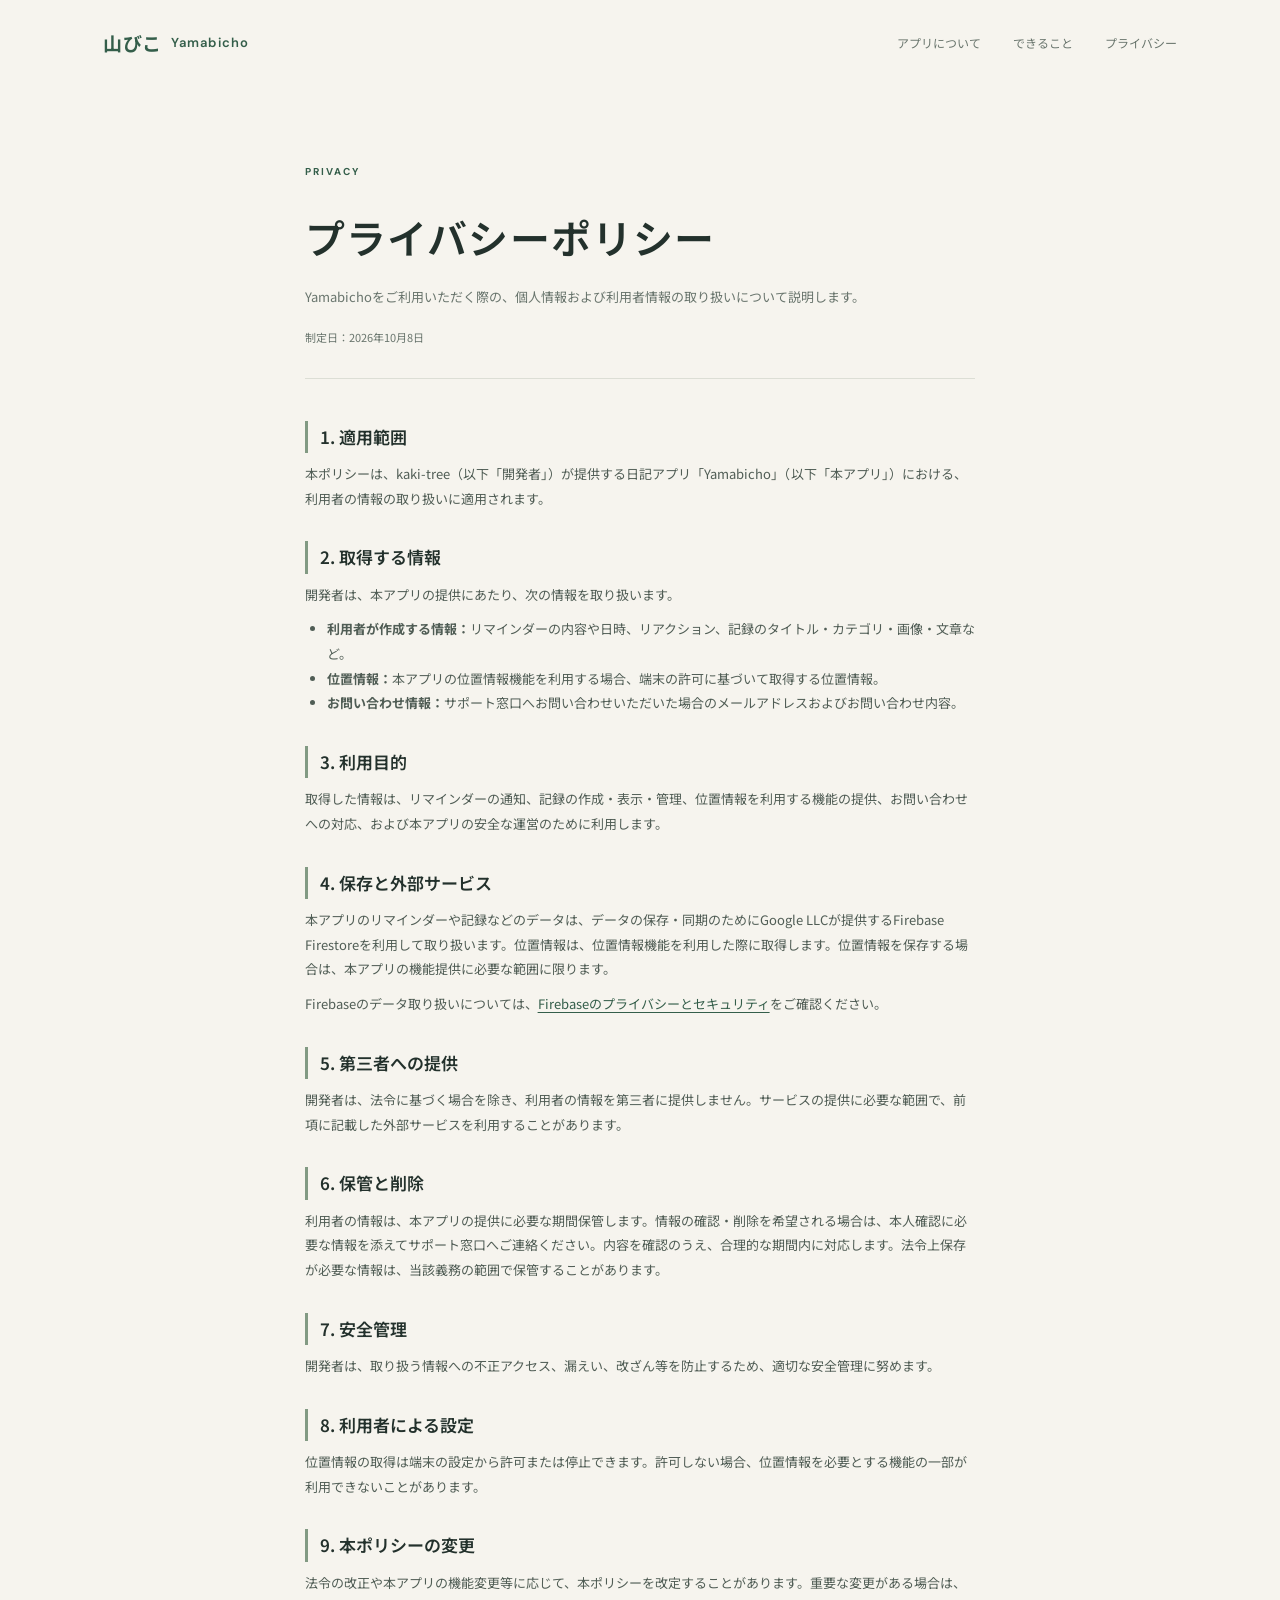
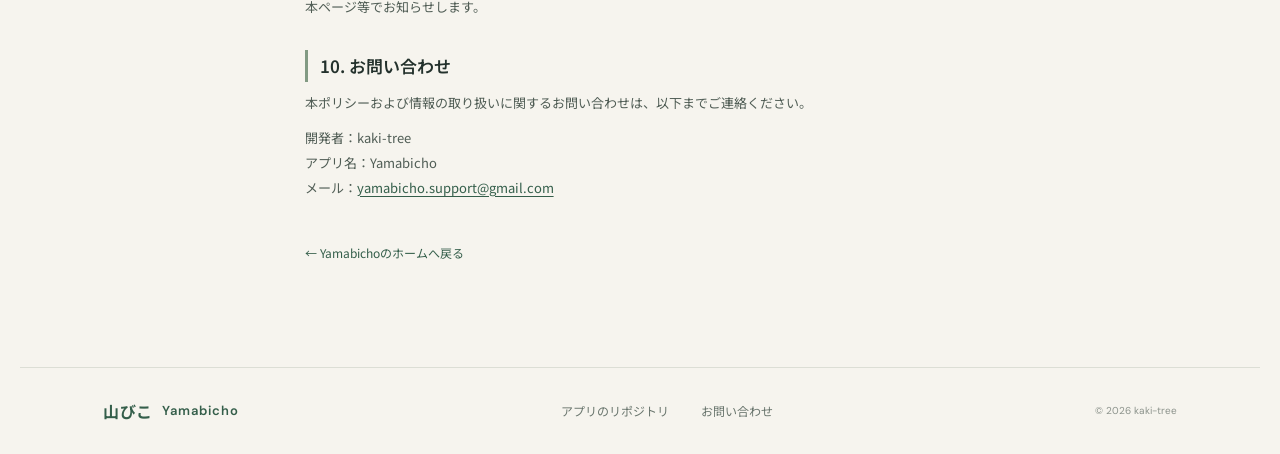
==== privacy.html @ cdc66b36 "Add Yamabicho public pages Co-authored-by: kaki-tree <183039532+kaki-tree@users.noreply.github.com>" ====
<!doctype html>
<html lang="ja">
<head>
  <meta charset="utf-8">
  <meta name="viewport" content="width=device-width, initial-scale=1">
  <meta name="theme-color" content="#f6f4ee">
  <meta name="description" content="Yamabichoのプライバシーポリシーです。">
  <title>プライバシーポリシー — Yamabicho</title>
  <link rel="stylesheet" href="style.css">
</head>
<body>
  <header class="site-header">
    <a class="wordmark" href="./" aria-label="Yamabicho ホーム">山びこ<span>Yamabicho</span></a>
    <nav aria-label="メインナビゲーション">
      <a href="./#about">アプリについて</a>
      <a href="./#features">できること</a>
      <a href="privacy.html" aria-current="page">プライバシー</a>
    </nav>
  </header>

  <main class="policy-page">
    <div class="policy-heading">
      <p class="eyebrow">PRIVACY</p>
      <h1>プライバシーポリシー</h1>
      <p>Yamabichoをご利用いただく際の、個人情報および利用者情報の取り扱いについて説明します。</p>
      <p class="policy-date">制定日：2026年10月8日</p>
    </div>
    <article class="policy-content">
      <section>
        <h2>1. 適用範囲</h2>
        <p>本ポリシーは、kaki-tree（以下「開発者」）が提供する日記アプリ「Yamabicho」（以下「本アプリ」）における、利用者の情報の取り扱いに適用されます。</p>
      </section>
      <section>
        <h2>2. 取得する情報</h2>
        <p>開発者は、本アプリの提供にあたり、次の情報を取り扱います。</p>
        <ul>
          <li><strong>利用者が作成する情報：</strong>リマインダーの内容や日時、リアクション、記録のタイトル・カテゴリ・画像・文章など。</li>
          <li><strong>位置情報：</strong>本アプリの位置情報機能を利用する場合、端末の許可に基づいて取得する位置情報。</li>
          <li><strong>お問い合わせ情報：</strong>サポート窓口へお問い合わせいただいた場合のメールアドレスおよびお問い合わせ内容。</li>
        </ul>
      </section>
      <section>
        <h2>3. 利用目的</h2>
        <p>取得した情報は、リマインダーの通知、記録の作成・表示・管理、位置情報を利用する機能の提供、お問い合わせへの対応、および本アプリの安全な運営のために利用します。</p>
      </section>
      <section>
        <h2>4. 保存と外部サービス</h2>
        <p>本アプリのリマインダーや記録などのデータは、データの保存・同期のためにGoogle LLCが提供するFirebase Firestoreを利用して取り扱います。位置情報は、位置情報機能を利用した際に取得します。位置情報を保存する場合は、本アプリの機能提供に必要な範囲に限ります。</p>
        <p>Firebaseのデータ取り扱いについては、<a href="https://firebase.google.com/support/privacy" target="_blank" rel="noopener noreferrer">Firebaseのプライバシーとセキュリティ</a>をご確認ください。</p>
      </section>
      <section>
        <h2>5. 第三者への提供</h2>
        <p>開発者は、法令に基づく場合を除き、利用者の情報を第三者に提供しません。サービスの提供に必要な範囲で、前項に記載した外部サービスを利用することがあります。</p>
      </section>
      <section>
        <h2>6. 保管と削除</h2>
        <p>利用者の情報は、本アプリの提供に必要な期間保管します。情報の確認・削除を希望される場合は、本人確認に必要な情報を添えてサポート窓口へご連絡ください。内容を確認のうえ、合理的な期間内に対応します。法令上保存が必要な情報は、当該義務の範囲で保管することがあります。</p>
      </section>
      <section>
        <h2>7. 安全管理</h2>
        <p>開発者は、取り扱う情報への不正アクセス、漏えい、改ざん等を防止するため、適切な安全管理に努めます。</p>
      </section>
      <section>
        <h2>8. 利用者による設定</h2>
        <p>位置情報の取得は端末の設定から許可または停止できます。許可しない場合、位置情報を必要とする機能の一部が利用できないことがあります。</p>
      </section>
      <section>
        <h2>9. 本ポリシーの変更</h2>
        <p>法令の改正や本アプリの機能変更等に応じて、本ポリシーを改定することがあります。重要な変更がある場合は、本ページ等でお知らせします。</p>
      </section>
      <section>
        <h2>10. お問い合わせ</h2>
        <p>本ポリシーおよび情報の取り扱いに関するお問い合わせは、以下までご連絡ください。</p>
        <p>開発者：kaki-tree<br>アプリ名：Yamabicho<br>メール：<a href="mailto:yamabicho.support@gmail.com">yamabicho.support@gmail.com</a></p>
      </section>
    </article>
    <a class="back-link" href="./">← Yamabichoのホームへ戻る</a>
  </main>

  <footer class="site-footer">
    <a class="wordmark footer-mark" href="./">山びこ<span>Yamabicho</span></a>
    <div class="footer-links">
      <a href="https://github.com/kaki-tree/simple_reminder" target="_blank" rel="noopener noreferrer">アプリのリポジトリ</a>
      <a href="mailto:yamabicho.support@gmail.com">お問い合わせ</a>
    </div>
    <small>© 2026 kaki-tree</small>
  </footer>
</body>
</html>
---- style.css ----
@import url("https://fonts.googleapis.com/css2?family=DM+Sans:wght@400;500;600;700&family=Noto+Sans+JP:wght@400;500;600;700&display=swap");

:root {
  color-scheme: light;
  --paper: #f6f4ee;
  --ink: #23312c;
  --muted: #69756d;
  --green: #345e4a;
  --light-green: #dce7d9;
  --line: #dcded5;
  --serif: "Noto Sans JP", sans-serif;
}

* {
  box-sizing: border-box;
}

html {
  scroll-behavior: smooth;
}

body {
  margin: 0;
  background: var(--paper);
  color: var(--ink);
  font-family: var(--serif);
  font-size: 15px;
  line-height: 1.9;
  -webkit-font-smoothing: antialiased;
}

a {
  color: inherit;
}

.site-header {
  align-items: center;
  display: flex;
  justify-content: space-between;
  margin: 0 auto;
  max-width: 1240px;
  padding: 25px 6.5%;
}

.wordmark {
  align-items: center;
  color: var(--green);
  display: inline-flex;
  font-size: 19px;
  font-weight: 700;
  gap: 10px;
  letter-spacing: .02em;
  text-decoration: none;
}

.wordmark span {
  font-family: "DM Sans", sans-serif;
  font-size: 13px;
  font-weight: 600;
  letter-spacing: .08em;
}

nav,
.footer-links {
  display: flex;
  gap: 32px;
}

nav a,
.footer-links a {
  color: var(--muted);
  font-size: 12px;
  text-decoration: none;
  transition: color .2s ease;
}

nav a:hover,
.footer-links a:hover {
  color: var(--green);
}

.hero {
  align-items: center;
  display: grid;
  gap: 5%;
  grid-template-columns: 1fr 1fr;
  margin: 0 auto;
  max-width: 1240px;
  min-height: 590px;
  overflow: hidden;
  padding: 54px 9%;
}

.eyebrow {
  color: var(--green);
  font-family: "DM Sans", sans-serif;
  font-size: 10px;
  font-weight: 700;
  letter-spacing: .2em;
  margin: 0 0 18px;
}

.hero h1 {
  font-size: clamp(38px, 5vw, 62px);
  font-weight: 600;
  letter-spacing: .04em;
  line-height: 1.55;
  margin: 0 0 18px;
}

.hero-lead {
  color: var(--muted);
  font-size: 14px;
  line-height: 2.2;
  margin: 0 0 28px;
}

.button {
  align-items: center;
  background: var(--green);
  border-radius: 30px;
  color: #fff;
  display: inline-flex;
  font-size: 12px;
  gap: 22px;
  padding: 12px 21px;
  text-decoration: none;
  transition: background .2s ease, transform .2s ease;
}

.button:hover {
  background: #244332;
  transform: translateY(-2px);
}

.hero-art {
  background: #e5e8dc;
  border-radius: 48% 48% 8px 8px;
  height: 430px;
  justify-self: end;
  max-width: 440px;
  overflow: hidden;
  position: relative;
  width: 100%;
}

.sun {
  background: #e6c99b;
  border-radius: 50%;
  height: 105px;
  left: 51%;
  position: absolute;
  top: 59px;
  width: 105px;
}

.mountain {
  bottom: 0;
  clip-path: polygon(0 100%, 48% 0, 100% 100%);
  height: 242px;
  position: absolute;
  width: 105%;
}

.mountain-back {
  background: #9bb5a1;
  left: -22%;
}

.mountain-front {
  background: #5e8068;
  height: 188px;
  left: 25%;
  width: 100%;
}

.note-card {
  background: rgba(255, 254, 248, .95);
  border-radius: 4px;
  box-shadow: 0 15px 45px #283b2c24;
  display: flex;
  flex-direction: column;
  left: 11%;
  padding: 21px 24px 16px;
  position: absolute;
  top: 117px;
  transform: rotate(-5deg);
  width: 205px;
}

.note-date {
  color: var(--green);
  font-size: 11px;
  font-weight: 600;
  margin-bottom: 18px;
}

.note-line {
  background: #d9ded3;
  height: 1px;
  margin-bottom: 13px;
  width: 100%;
}

.note-line.short {
  width: 65%;
}

.note-stamp {
  align-self: flex-end;
  color: #a4714b;
  font-size: 10px;
  margin-top: 5px;
}

.art-caption {
  bottom: 18px;
  color: #fff;
  font-size: 10px;
  letter-spacing: .13em;
  position: absolute;
  right: 21px;
}

.section-wrap {
  margin: 0 auto;
  max-width: 1050px;
  padding: 95px 7%;
}

.intro {
  border-top: 1px solid var(--line);
  text-align: center;
}

.intro h2,
.section-heading h2,
.closing h2 {
  font-size: clamp(25px, 3vw, 36px);
  font-weight: 500;
  letter-spacing: .04em;
  line-height: 1.8;
  margin: 0 0 17px;
}

.intro > p:last-child {
  color: var(--muted);
  font-size: 13px;
  margin: 0;
}

.features {
  padding-top: 40px;
}

.section-heading {
  margin-bottom: 35px;
  text-align: center;
}

.feature-grid {
  display: grid;
  gap: 17px;
  grid-template-columns: repeat(3, 1fr);
}

.feature-card {
  background: #eeede5;
  border: 1px solid #e7e6dd;
  border-radius: 4px;
  min-height: 250px;
  padding: 24px 25px;
  position: relative;
}

.feature-number {
  color: #96a195;
  font-family: "DM Sans", sans-serif;
  font-size: 10px;
  letter-spacing: .1em;
  position: absolute;
  right: 21px;
  top: 17px;
}

.feature-icon {
  align-items: center;
  background: var(--light-green);
  border-radius: 50%;
  color: var(--green);
  display: flex;
  font-family: "DM Sans", sans-serif;
  font-size: 20px;
  height: 46px;
  justify-content: center;
  margin: 9px 0 20px;
  width: 46px;
}

.icon-bell {
  border-radius: 14px 14px 50% 50%;
  font-size: 15px;
}

.icon-journal {
  background: #eee2ce;
  color: #9a744d;
}

.icon-list {
  background: #e4dfe8;
  color: #78688a;
}

.feature-card h3 {
  font-size: 15px;
  font-weight: 600;
  margin: 0 0 8px;
}

.feature-card p {
  color: var(--muted);
  font-size: 12px;
  line-height: 1.9;
  margin: 0;
}

.closing {
  background: #e7ebe1;
  padding: 76px 20px;
  text-align: center;
}

.closing h2 {
  font-size: clamp(24px, 3vw, 32px);
  margin-bottom: 15px;
}

.closing > p:last-child {
  color: var(--muted);
  font-family: "DM Sans", sans-serif;
  font-size: 11px;
  letter-spacing: .1em;
  margin: 0;
}

.site-footer {
  align-items: center;
  border-top: 1px solid var(--line);
  display: flex;
  gap: 25px;
  justify-content: space-between;
  margin: 0 auto;
  max-width: 1240px;
  padding: 28px 6.5%;
}

.footer-mark {
  font-size: 16px;
}

.site-footer small {
  color: #8b928b;
  font-family: "DM Sans", sans-serif;
  font-size: 10px;
}

.policy-page {
  margin: 0 auto;
  max-width: 850px;
  padding: 76px 7% 100px;
}

.policy-heading {
  border-bottom: 1px solid var(--line);
  margin-bottom: 42px;
  padding-bottom: 30px;
}

.policy-heading h1 {
  font-size: clamp(28px, 4vw, 40px);
  font-weight: 600;
  letter-spacing: .03em;
  margin: 0 0 10px;
}

.policy-heading > p:not(.eyebrow) {
  color: var(--muted);
  font-size: 13px;
  margin: 0;
}

.policy-heading .policy-date {
  font-size: 11px !important;
  margin-top: 17px !important;
}

.policy-content section {
  margin: 0 0 30px;
}

.policy-content h2 {
  border-left: 3px solid #829a83;
  font-size: 17px;
  font-weight: 600;
  margin: 0 0 9px;
  padding-left: 12px;
}

.policy-content p,
.policy-content li {
  color: #505d55;
  font-size: 13px;
}

.policy-content p {
  margin: 0 0 10px;
}

.policy-content ul {
  margin: 8px 0 0;
  padding-left: 1.5em;
}

.policy-content a {
  color: var(--green);
  text-underline-offset: 3px;
}

.back-link {
  color: var(--green);
  display: inline-block;
  font-size: 12px;
  margin-top: 12px;
  text-decoration: none;
}

.mobile-break {
  display: none;
}

@media (max-width: 720px) {
  .site-header {
    padding: 19px 6%;
  }

  .wordmark {
    font-size: 17px;
    gap: 7px;
  }

  .wordmark span {
    font-size: 11px;
  }

  nav {
    gap: 14px;
  }

  nav a {
    font-size: 10px;
  }

  .hero {
    gap: 36px;
    grid-template-columns: 1fr;
    padding: 48px 8% 60px;
  }

  .hero h1 {
    font-size: clamp(39px, 10vw, 55px);
  }

  .hero-art {
    height: 330px;
    justify-self: center;
    max-width: 420px;
  }

  .section-wrap {
    padding: 70px 8%;
  }

  .feature-grid {
    grid-template-columns: 1fr;
  }

  .feature-card {
    min-height: 0;
    padding: 21px 23px 24px;
  }

  .feature-icon {
    margin: 7px 0 13px;
  }

  .site-footer {
    align-items: flex-start;
    flex-wrap: wrap;
    padding: 25px 7%;
  }

  .footer-links {
    flex-wrap: wrap;
    gap: 10px 20px;
    order: 3;
    width: 100%;
  }

  .policy-page {
    padding: 56px 7% 75px;
  }

  .mobile-break {
    display: initial;
  }
}

@media (max-width: 400px) {
  .site-header {
    align-items: flex-start;
    flex-direction: column;
    gap: 10px;
  }

  nav {
    width: 100%;
  }

  .desktop-break {
    display: none;
  }
}

@media (prefers-reduced-motion: reduce) {
  html {
    scroll-behavior: auto;
  }

  *,
  *::before,
  *::after {
    transition-duration: .01ms !important;
  }
}
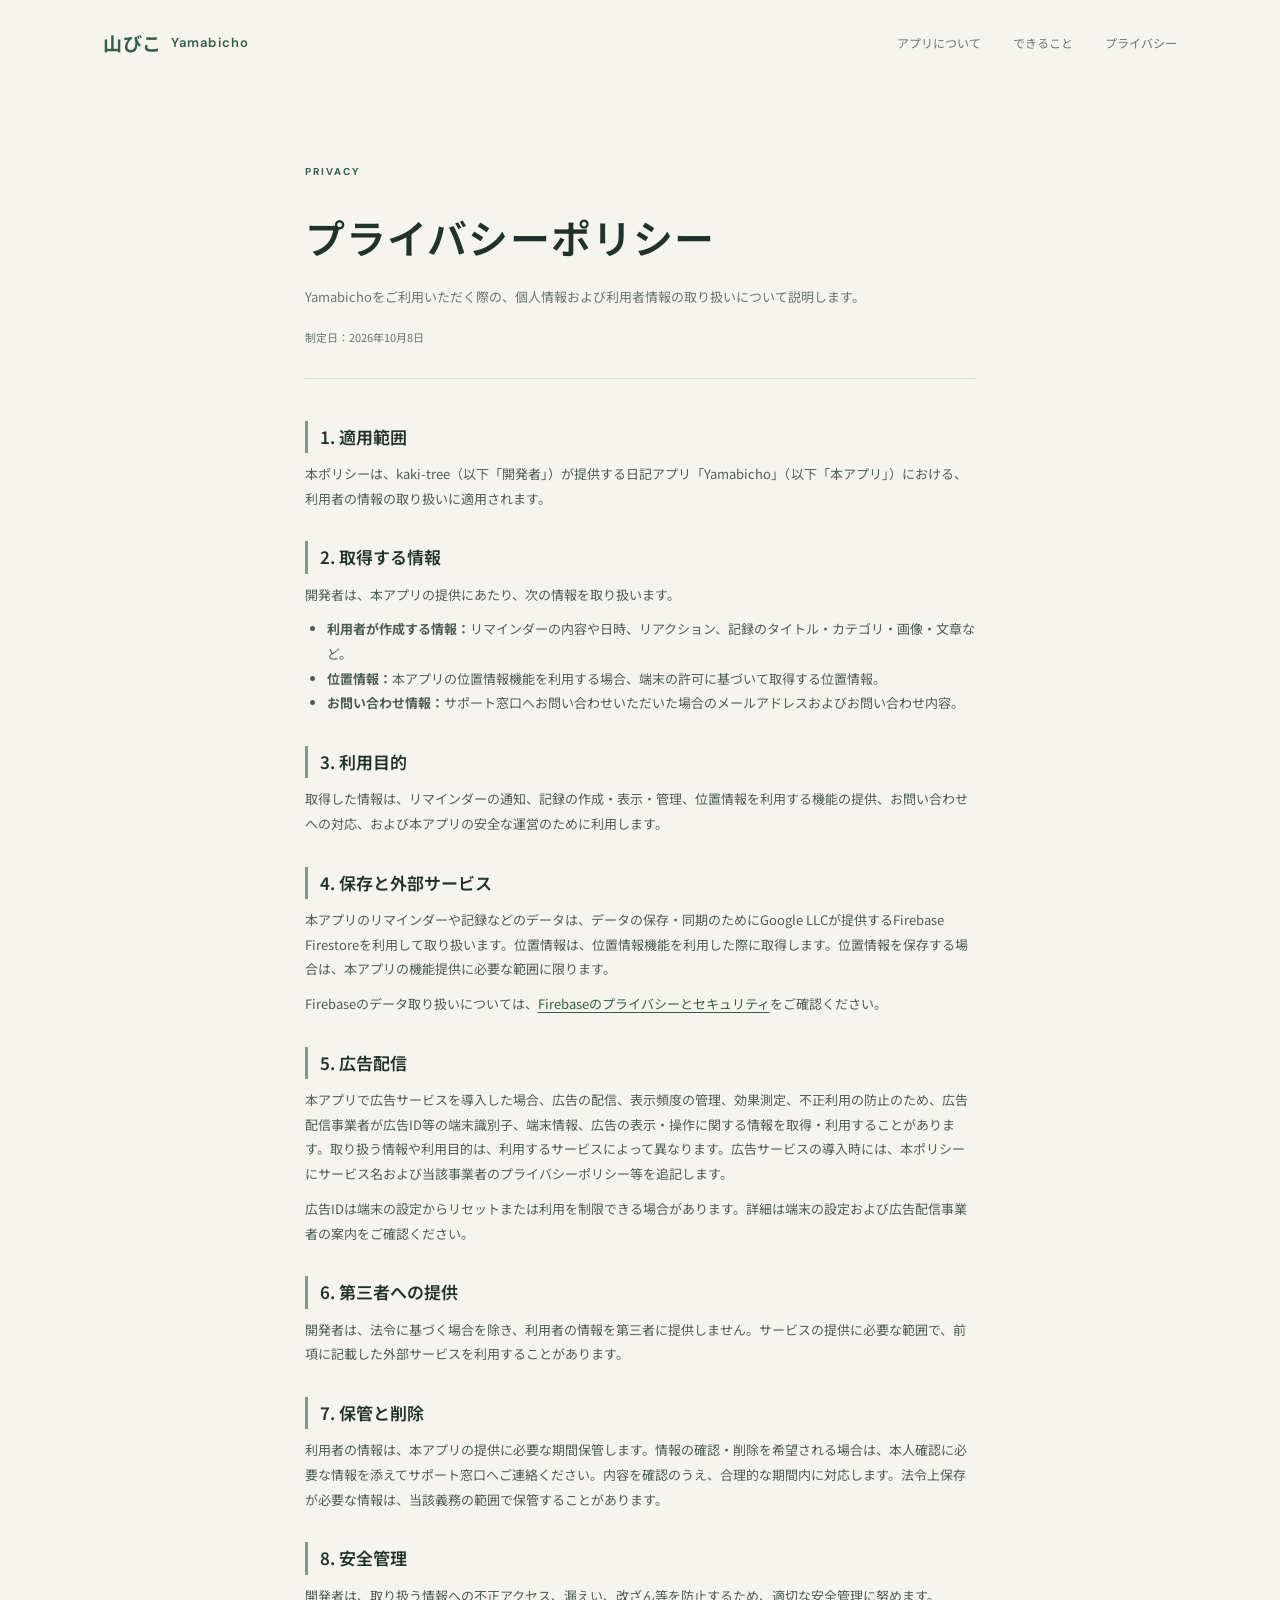
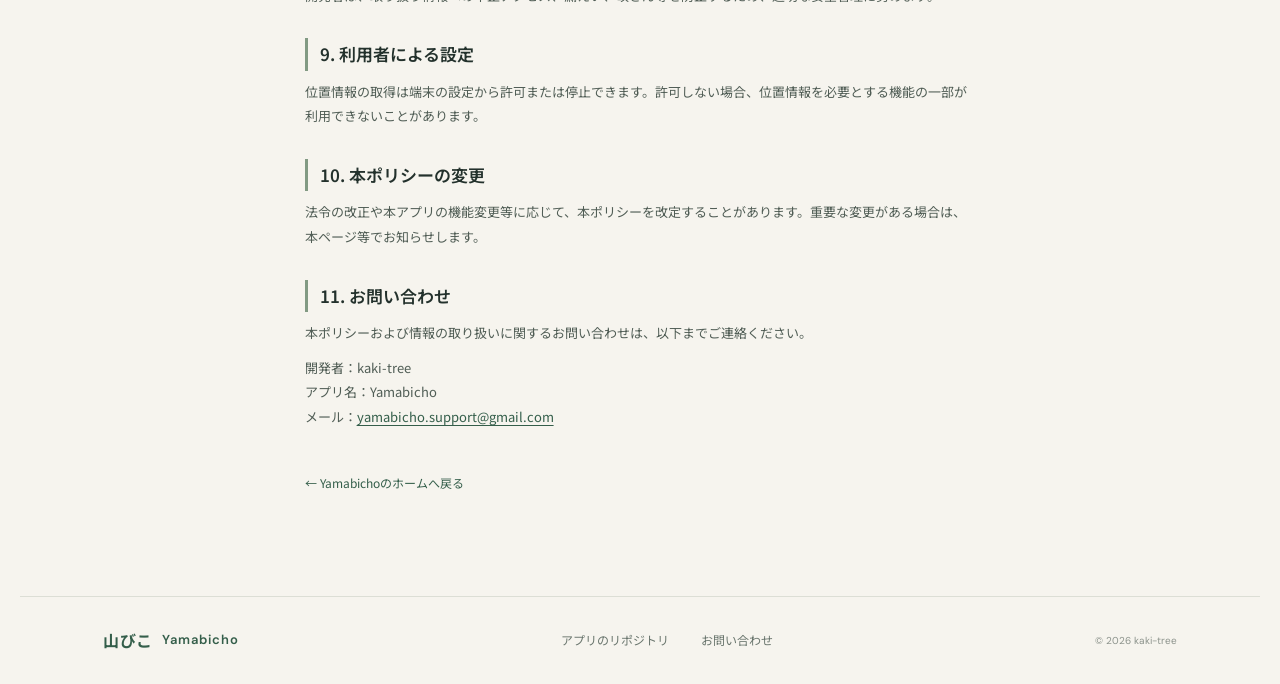
==== commit ab5d1a89: "Add ad privacy disclosure and favicon Co-authored-by: kaki-tree <183039532+kaki-tree@users.noreply.g" ====
--- a/privacy.html
+++ b/privacy.html
@@ -6,6 +6,7 @@
   <meta name="theme-color" content="#f6f4ee">
   <meta name="description" content="Yamabichoのプライバシーポリシーです。">
   <title>プライバシーポリシー — Yamabicho</title>
+  <link rel="icon" type="image/png" href="https://github.com/user-attachments/assets/a34a87c8-a3e5-4bb3-8563-30e299fce425">
   <link rel="stylesheet" href="style.css">
 </head>
 <body>
@@ -49,27 +50,32 @@
         <p>Firebaseのデータ取り扱いについては、<a href="https://firebase.google.com/support/privacy" target="_blank" rel="noopener noreferrer">Firebaseのプライバシーとセキュリティ</a>をご確認ください。</p>
       </section>
       <section>
-        <h2>5. 第三者への提供</h2>
+        <h2>5. 広告配信</h2>
+        <p>本アプリで広告サービスを導入した場合、広告の配信、表示頻度の管理、効果測定、不正利用の防止のため、広告配信事業者が広告ID等の端末識別子、端末情報、広告の表示・操作に関する情報を取得・利用することがあります。取り扱う情報や利用目的は、利用するサービスによって異なります。広告サービスの導入時には、本ポリシーにサービス名および当該事業者のプライバシーポリシー等を追記します。</p>
+        <p>広告IDは端末の設定からリセットまたは利用を制限できる場合があります。詳細は端末の設定および広告配信事業者の案内をご確認ください。</p>
+      </section>
+      <section>
+        <h2>6. 第三者への提供</h2>
         <p>開発者は、法令に基づく場合を除き、利用者の情報を第三者に提供しません。サービスの提供に必要な範囲で、前項に記載した外部サービスを利用することがあります。</p>
       </section>
       <section>
-        <h2>6. 保管と削除</h2>
+        <h2>7. 保管と削除</h2>
         <p>利用者の情報は、本アプリの提供に必要な期間保管します。情報の確認・削除を希望される場合は、本人確認に必要な情報を添えてサポート窓口へご連絡ください。内容を確認のうえ、合理的な期間内に対応します。法令上保存が必要な情報は、当該義務の範囲で保管することがあります。</p>
       </section>
       <section>
-        <h2>7. 安全管理</h2>
+        <h2>8. 安全管理</h2>
         <p>開発者は、取り扱う情報への不正アクセス、漏えい、改ざん等を防止するため、適切な安全管理に努めます。</p>
       </section>
       <section>
-        <h2>8. 利用者による設定</h2>
+        <h2>9. 利用者による設定</h2>
         <p>位置情報の取得は端末の設定から許可または停止できます。許可しない場合、位置情報を必要とする機能の一部が利用できないことがあります。</p>
       </section>
       <section>
-        <h2>9. 本ポリシーの変更</h2>
+        <h2>10. 本ポリシーの変更</h2>
         <p>法令の改正や本アプリの機能変更等に応じて、本ポリシーを改定することがあります。重要な変更がある場合は、本ページ等でお知らせします。</p>
       </section>
       <section>
-        <h2>10. お問い合わせ</h2>
+        <h2>11. お問い合わせ</h2>
         <p>本ポリシーおよび情報の取り扱いに関するお問い合わせは、以下までご連絡ください。</p>
         <p>開発者：kaki-tree<br>アプリ名：Yamabicho<br>メール：<a href="mailto:yamabicho.support@gmail.com">yamabicho.support@gmail.com</a></p>
       </section>
